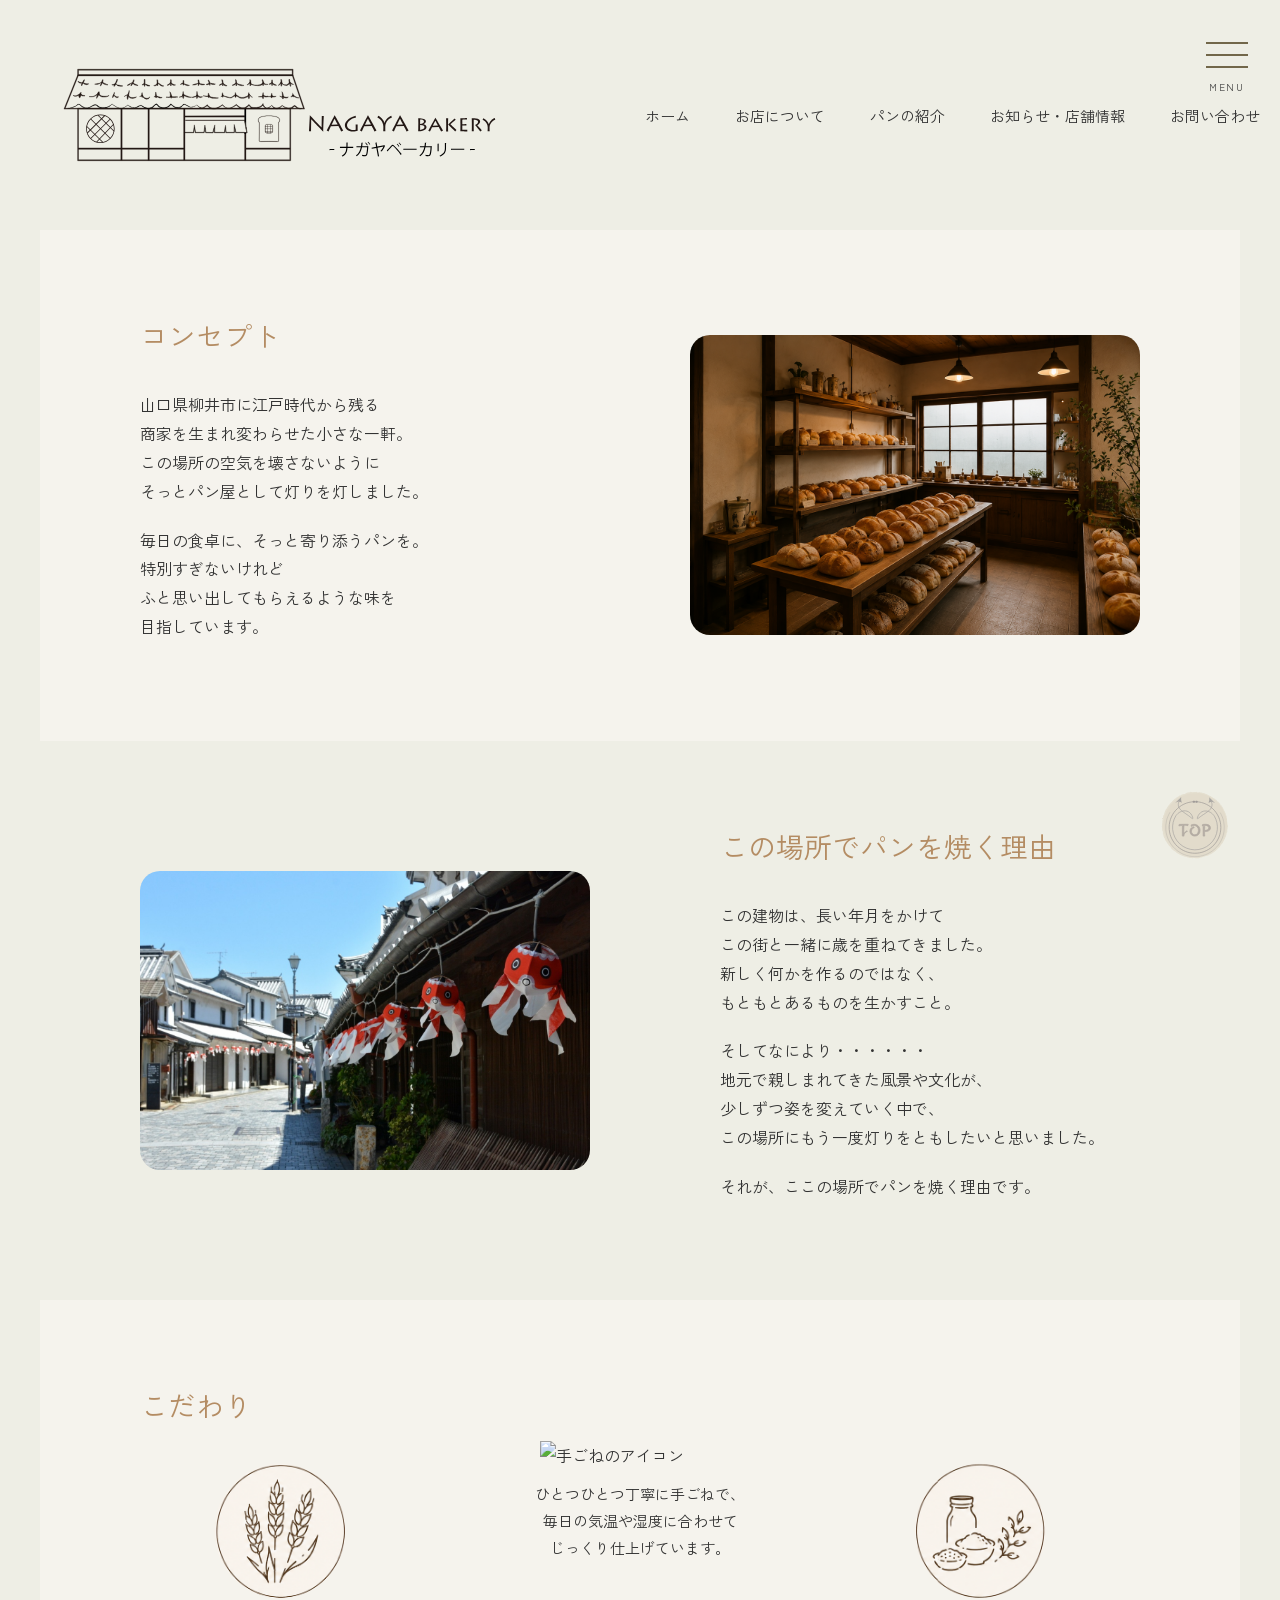
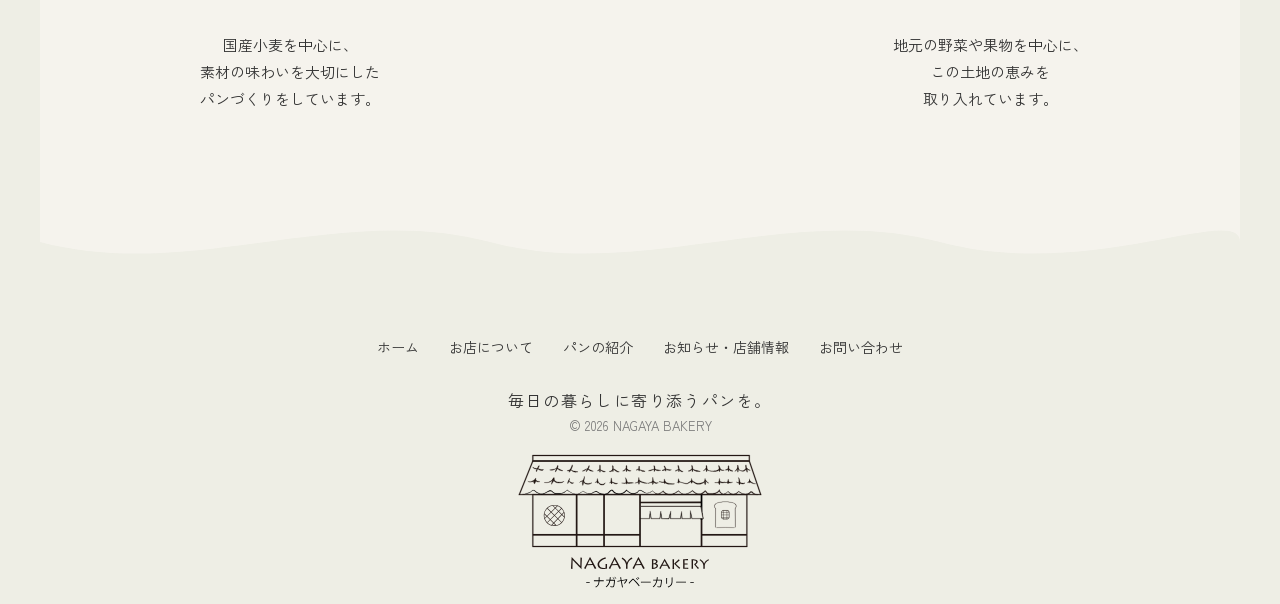
==== about.html @ ddfaed06 "Add files via upload" ====
<!DOCTYPE html>
<html lang="ja">
<head>
  <meta charset="UTF-8">
  <meta name="keywords" content="ナガヤベーカリー, 柳井市, 白壁の町並み, パン屋, お店について">
  <meta name="description" content="山口県柳井市の白壁の町並みにある、商家を生まれ変わらせた小さなパン屋、NAGAYA BAKERYのお店について。">
  <title>お店について | NAGAYA BAKERY</title>
  <link href="css/reset.css" rel="stylesheet">
  <link href="css/about.css" rel="stylesheet"> <!--css名変更-->
  <link href="hamburger/zdo_drawer_menu.css" rel="stylesheet">
  <link href="https://fonts.googleapis.com/css2?family=Zen+Kaku+Gothic+New:wght@400;500;700&display=swap" rel="stylesheet">
</head>

<body>
  <div id="wrapper">

    <header id="top">
      <div class="header_inner">
        <h1 class="logo">
          <a href="index.html">
            <img src="images/logo_yoko.svg" alt="NAGAYA BAKERY ナガヤベーカリー">
          </a>
        </h1>

        <nav>
          <ul>
            <li><a href="index.html">ホーム</a></li>
            <li><a href="about.html">お店について</a></li>
            <li><a href="pan.html">パンの紹介</a></li>
            <li><a href="news.html">お知らせ・店舗情報</a></li>
            <li><a href="support.html">お問い合わせ</a></li>
          </ul>
        </nav>
      </div>


<div class="zdo_drawer_menu">

		<div class="zdo_drawer_bg"></div>
		<button type="button" class="zdo_drawer_button">
			<span class="zdo_drawer_bar zdo_drawer_bar1"></span>
			<span class="zdo_drawer_bar zdo_drawer_bar2"></span>
			<span class="zdo_drawer_bar zdo_drawer_bar3"></span>
			<span class="zdo_drawer_menu_text zdo_drawer_text">MENU</span>
			<span class="zdo_drawer_close zdo_drawer_text">CLOSE</span>
		</button>
		<nav class="zdo_drawer_nav_wrapper">
			<ul class="zdo_drawer_nav">
				<li>
					<a href="index.html">
						ホーム</a>
				</li>
				<li>
					<a href="about.html">
						お店について
					</a>
				</li>
				<li>
					<a href="pan.html">
						パンの紹介
					</a>
				</li>
				<li>
					<a href="news.html">
						お知らせ・店舗情報
					</a>
				</li>
				<li>
					<a href="support.html">
						お問い合わせ
					</a>
				</li>
			</ul>
		</nav>
	</div>




    </header>

    <main id="about_page">

      <section class="about_section concept_section">
        <div class="about_text">
          <h2>コンセプト</h2>
          <p>山口県柳井市に江戸時代から残る<br>
            商家を生まれ変わらせた小さな一軒。<br>
            この場所の空気を壊さないように<br>
            そっとパン屋として灯りを灯しました。</p>
          <p>毎日の食卓に、そっと寄り添うパンを。<br>
            特別すぎないけれど<br>
            ふと思い出してもらえるような味を<br>
            目指しています。</p>
        </div>

        <figure class="about_img">
          <img src="images/tennai.png" alt="パンが並ぶナガヤベーカリーの店内">
        </figure>
      </section>

      <section class="about_section reason_section">
        <figure class="about_img">
          <img src="images/shirakabe.jpg" alt="柳井市の白壁の町並み">
        </figure>

        <div class="about_text">
          <h2>この場所でパンを焼く理由</h2>
          <p>この建物は、長い年月をかけて<br>
            この街と一緒に歳を重ねてきました。<br>
            新しく何かを作るのではなく、<br>
            もともとあるものを生かすこと。</p>
          <p>そしてなにより・・・・・・<br>
            地元で親しまれてきた風景や文化が、<br>
            少しずつ姿を変えていく中で、<br>
            この場所にもう一度灯りをともしたいと思いました。</p>
          <p>それが、ここの場所でパンを焼く理由です。</p>
        </div>
      </section>

      <section class="kodawari_section">
        <h2 class="kodawari_title">こだわり</h2>
        <div class="kodawari_wrap">
        <div class="kodawari_box">
          <figure>
            <img src="images/kodawari_01.svg" alt="小麦のアイコン">
          </figure>
          <p>国産小麦を中心に、<br>
            素材の味わいを大切にした<br>
            パンづくりをしています。</p>
        </div>

        <div class="kodawari_box">
          <figure>
            <img src="images/kodawari_02.svg" alt="手ごねのアイコン">
          </figure>
          <p>ひとつひとつ丁寧に手ごねで、<br>
            毎日の気温や湿度に合わせて<br>
            じっくり仕上げています。</p>
        </div>

        <div class="kodawari_box">
          <figure>
            <img src="images/kodawari_03.svg" alt="地元野菜や果物のアイコン">
          </figure>
          <p>地元の野菜や果物を中心に、<br>
            この土地の恵みを<br>
            取り入れています。</p>
        </div>
        </div>
      </section>
    </main>

<!--コピー-->
<div class="wave">
    <svg viewBox="0 0 1200 100" preserveAspectRatio="none">
    <path d="M0,50
      C150,90 300,10 450,50
      C600,90 750,10 900,50
      C1050,90 1200,10 1200,50
      L1200,100
      L0,100
      Z">
    </path>
    </svg>
</div>

<div class="footer_bottom">
  <nav class="footer_nav">
        <ul>
            <li><a href="index.html">ホーム</a></li>
            <li><a href="about.html">お店について</a></li>
            <li><a href="pan.html">パンの紹介</a></li>
            <li><a href="news.html">お知らせ・店舗情報</a></li>
            <li><a href="support.html">お問い合わせ</a></li>
        </ul>
    </nav>

    <p class="footer_copy">
        毎日の暮らしに寄り添うパンを。</p>

    <p class="copyright">
      &copy; 2026 NAGAYA BAKERY</p>

    <figure class="footer_logo">
      <a href="index.html">
      <img src="images/logo_tate.svg" alt="ナガヤベーカリーロゴ"></figure>

</div>
</footer>

<p class="pagetop"><a href="#top"><img src="top/top.svg" alt="トップへ戻る"></a></p>

<script src="top/jquery-1.11.1.min.js" type="text/javascript"></script>
<script src="top/hide-menu.js" type="text/javascript"></script>
<script src="top/pagetop.js" type="text/javascript"></script>

<script src="https://ajax.googleapis.com/ajax/libs/jquery/3.2.1/jquery.min.js"></script>
<script src="hamburger/zdo_drawer_menu.js"></script>


  </div>
</body>
</html>
---- css/about.css ----
@charset "UTF-8";

body {
    color: #333;
    background: #eeeee5;
    font-family: "Zen Kaku Gothic New", "Yu Gothic", "游ゴシック", sans-serif;
    line-height: 1.8;
}

img {
    max-width: 100%;
    height: auto;
    vertical-align: bottom;
}

a {
    text-decoration: none;
    color: #333;
}

#wrapper {
    width: 1200px;
    margin: 0 auto;
    background: #eeeee5;
}

header {
    background: #eeeee5;
}

.header_inner {
    display: flex;
    justify-content: space-between;
    align-items: center;
    width: 100%;
    padding: 40px 20px;
}

.logo img {
    width: 450px;
}

.header_inner nav ul {
  display: flex;
  gap: 45px;.
}

nav a {
    font-size: 15px;
}

nav a:hover {
  color: #a77b55;
}
/*　ここまでコピー　*/

.about_section {
    display: flex;
    justify-content: space-between;
    align-items: center;
    padding: 80px 100px;
}

.about_text {
    width: 42%;
}

.about_img {
    width: 45%;
    border-radius: 20px;
}

.about_img img {
    border-radius: 20px;
}

.about_text h2 {
    margin-bottom: 30px;
    color: #b48c63;
    font-size: 28px;
    font-weight: normal;
}

.about_text p {
    margin-bottom: 20px;
}

.concept_section {
    background: #f5f3ed;
}

.reason_section {
    background: #eeeee5;
}

.kodawari_section {
    padding: 80px 100px 0;
    background: #f5f3ed;
}

.kodawari_title {
    width: 42%;
    color: #b48c63;
    font-size: 28px;
    font-weight: normal;
    text-align: left;
    margin-bottom: 10px;
}

.kodawari_wrap {
    display: flex;
    justify-content: space-between;
}

.kodawari_box {
    width: 30%;
    align-items: center;
}

.kodawari_box figure {
    width: 100%;
    margin-bottom: 10px;
    margin-left: 50px;
}

.kodawari_box img {
    width: 60%;
}

.kodawari_box p {
    font-size: 15px;
    text-align: center;
    margin-bottom: 80px;
}
/* コピー　*/
.wave {
    height:80px;
    overflow:hidden;
    line-height:0;
    background: #f5f3ed; /* 波線 コンテンツと同じ色　*/
}

.wave path {
    fill:#eeeee5; /* 波線 フッターと同じ色　*/
}

.footer_bottom {
margin-top: 60px;
text-align: center;
}

.footer_nav ul {
display: flex;
justify-content: center;
gap: 30px;
margin-bottom: 25px;
}

.footer_nav a {
font-size: 14px;
}

.footer_copy {
font-size: 16px;
letter-spacing: 0.1em;
}

.copyright {
font-size: 13px;
color: #777;
}

.footer_logo {
  width: 250px;
  margin-top: 0;
  margin-left: auto;  
  margin-right: auto;
}


.pagetop {
    display: none;
    position: fixed;
    bottom: 30px;
    right: 40px;
    z-index: 1;
}
.pagetop a {
	display: block;
//	background-color: rgba(241, 213, 160, 0.7);
	text-align: center;
//	color: #FFF;
	font-size: 12px;
	text-decoration: none;
	padding: 10px 10px;
	border-radius: 10px;
}
 
.pagetop a:hover {
	display: block;
//	background-color: rgba(99, 53, 16, 0.7);
	text-align: center;
//	color: #FFE6D9;
	font-size: 12px;
	text-decoration: none;
	padding:10px 10px;
}

.pagetop img {
  width: 70px;
}
---- hamburger/zdo_drawer_menu.css ----
@charset "UTF-8";

/*
Zarigani Design Office Drawer Menu
Copyright 2018 Zarigani Design Office

Permission is hereby granted, free of charge, to any person obtaining a copy of this software and associated documentation files (the "Software"), to deal in the Software without restriction, including without limitation the rights to use, copy, modify, merge, publish, distribute, sublicense, and/or sell copies of the Software, and to permit persons to whom the Software is furnished to do so, subject to the following conditions:

The above copyright notice and this permission notice shall be included in all copies or substantial portions of the Software.

THE SOFTWARE IS PROVIDED "AS IS", WITHOUT WARRANTY OF ANY KIND, EXPRESS OR IMPLIED, INCLUDING BUT NOT LIMITED TO THE WARRANTIES OF MERCHANTABILITY, FITNESS FOR A PARTICULAR PURPOSE AND NONINFRINGEMENT. IN NO EVENT SHALL THE AUTHORS OR COPYRIGHT HOLDERS BE LIABLE FOR ANY CLAIM, DAMAGES OR OTHER LIABILITY, WHETHER IN AN ACTION OF CONTRACT, TORT OR OTHERWISE, ARISING FROM, OUT OF OR IN CONNECTION WITH THE SOFTWARE OR THE USE OR OTHER DEALINGS IN THE SOFTWARE.
*/
.zdo_drawer_menu * {
  margin: 0;
  padding: 0;
  outline: none;
  border: none;
  font: inherit;
  font-family: inherit;
  font-size: 100%;
  font-style: inherit;
  font-weight: inherit;
  -webkit-appearance: none;
  -moz-appearance: none;
  appearance: none;
  text-align: left;
  text-decoration: none;
  list-style: none;
}

.zdo_drawer_menu a {
  color: inherit;
  text-decoration: none;
}

.zdo_drawer_menu a:visited {
  color: inherit;
}

.zdo_drawer_menu a:hover {
  color: #a77b55;
}



.zdo_drawer_menu .zdo_drawer_bg {
  width: 100%;
  height: 100%;
  position: fixed;
  z-index: 999;
  background-color: rgba(51, 51, 51, 0.5);
  display: none;
  top: 0;
  left: 0;
}

.zdo_drawer_menu .zdo_drawer_button {
  display: block;
  background: none;
  border: none;
  padding: 0;
  width: 42px;
  letter-spacing: 0.1em;
  cursor: pointer;
  position: fixed;
  top: 32px;
  right: 32px;
  z-index: 1001;
  text-align: center;
  outline: none;
}

.zdo_drawer_menu .zdo_drawer_button.active .zdo_drawer_bar {
  width: 49px;
}

.zdo_drawer_menu .zdo_drawer_button.active .zdo_drawer_bar1 {
  transform: rotate(30deg);
}

.zdo_drawer_menu .zdo_drawer_button.active .zdo_drawer_bar2 {
  opacity: 0;
}

.zdo_drawer_menu .zdo_drawer_button.active .zdo_drawer_bar3 {
  transform: rotate(-30deg);
}

.zdo_drawer_menu .zdo_drawer_button.active .zdo_drawer_menu_text {
  display: none;
}

.zdo_drawer_menu .zdo_drawer_button.active .zdo_drawer_close {
  display: block;
}

.zdo_drawer_menu .zdo_drawer_bar {
  display: block;
  height: 2px;
  margin: 10px 0;
  transition: all .5s;
  transform-origin: 0 0;
}

.zdo_drawer_menu .zdo_drawer_text {
  text-align: center;
  font-size: 10px;
}

.zdo_drawer_menu .zdo_drawer_close {
  letter-spacing: 0.08em;
  display: none;
}

.zdo_drawer_menu .zdo_drawer_menu_text {
  display: block;
}

.zdo_drawer_menu .zdo_drawer_nav_wrapper {
  width: 312px;
  height: 100%;
  transition: all 0.5s;
  transform: translate(312px);
  position: fixed;
  top: 0;
  right: 0;
  z-index: 1000;
  background-color: #eeeee5;
}

.zdo_drawer_menu .zdo_drawer_nav_wrapper.open {
  transform: translate(0);
}

.zdo_drawer_menu.left .zdo_drawer_button {
  right: auto;
  left: 32px;
}

.zdo_drawer_menu.left .zdo_drawer_nav_wrapper {
  transform: translate(-312px);
  right: auto;
  left: 0;
}

.zdo_drawer_menu.left .zdo_drawer_nav_wrapper.open {
  transform: translate(0);
}

/*+++ Default Navigation CSS +++*/
.zdo_drawer_menu .zdo_drawer_nav {
  padding: 112px 24px;
}

.zdo_drawer_menu .zdo_drawer_nav li {
  font-size: 16px;
  margin-bottom: 15px;
}


/*+++ Default Button Color +++*/
.zdo_drawer_menu .zdo_drawer_button {
  color: #333;
}

.zdo_drawer_menu .zdo_drawer_button .zdo_drawer_bar {
  background-color: #72674a;
}
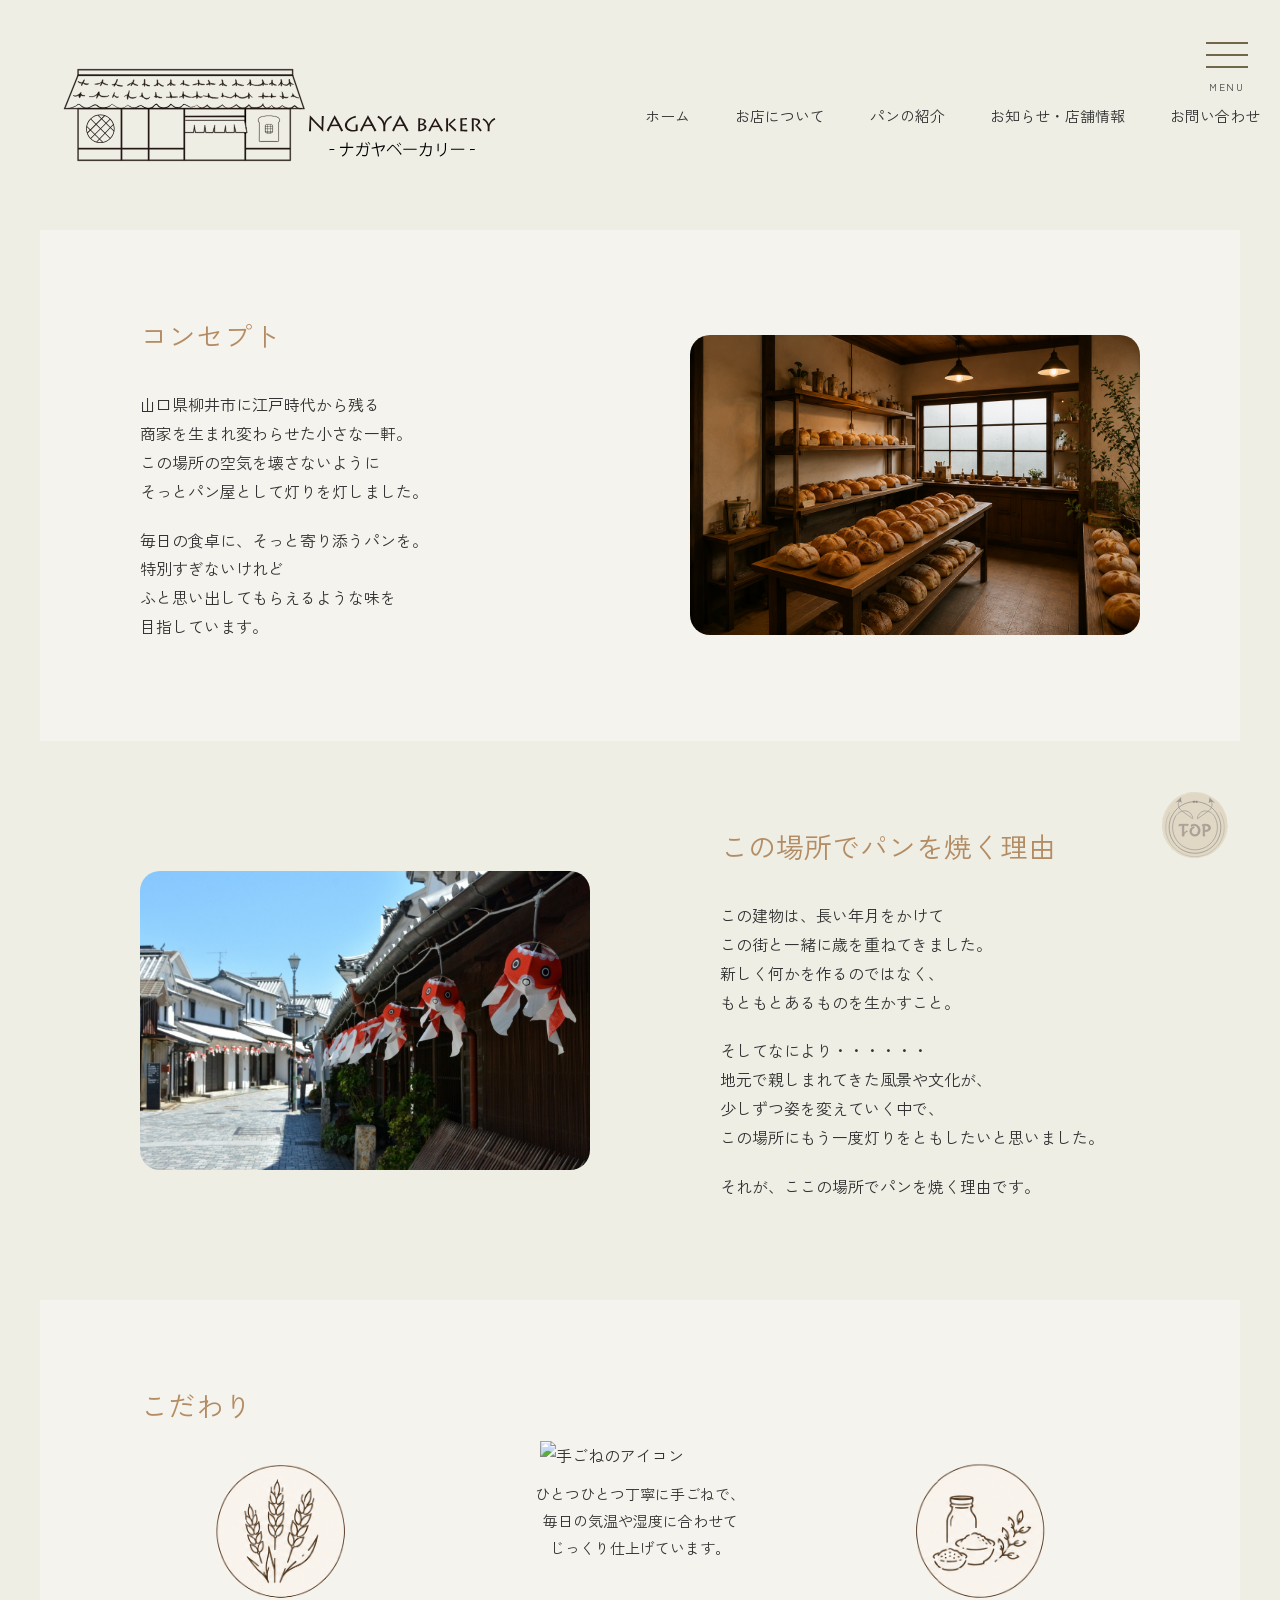
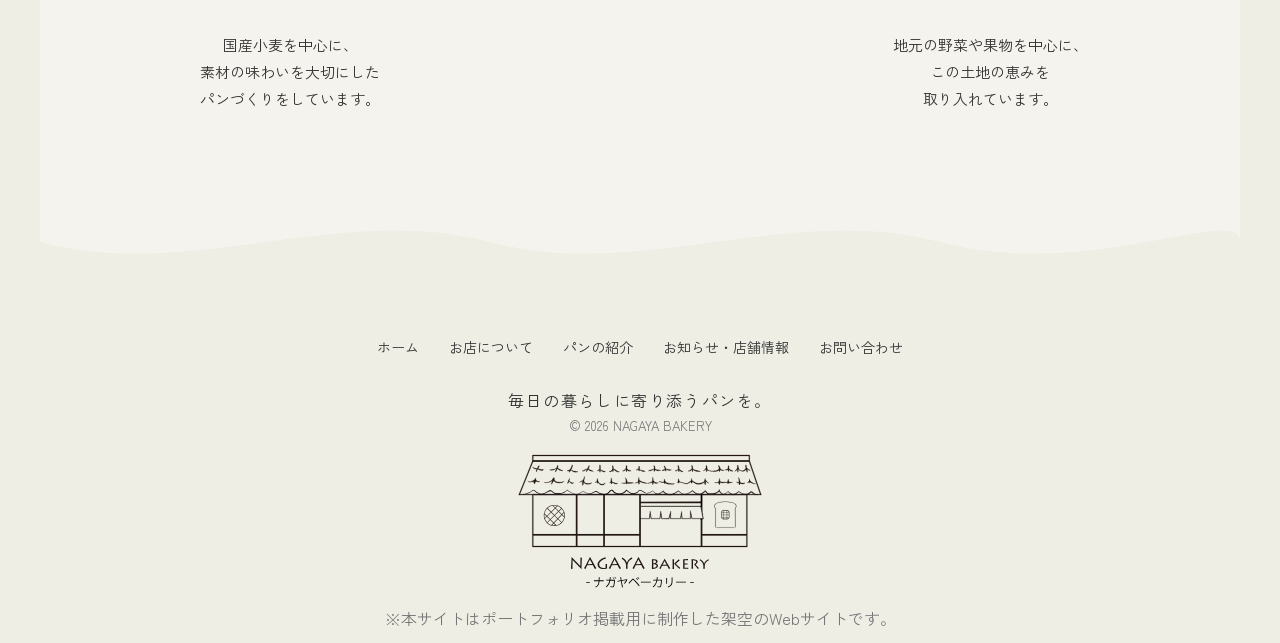
==== commit 48a94f20: "Update about.html" ====
--- a/about.html
+++ b/about.html
@@ -186,6 +186,9 @@
       <a href="index.html">
       <img src="images/logo_tate.svg" alt="ナガヤベーカリーロゴ"></figure>
 
+		    <p class="fiction-note">
+    ※本サイトはポートフォリオ掲載用に制作した架空のWebサイトです。</p>
+
 </div>
 </footer>
 
@@ -201,4 +204,4 @@
 
   </div>
 </body>
-</html>+</html>
--- a/css/about.css
+++ b/css/about.css
@@ -177,6 +177,13 @@
   margin-right: auto;
 }
 
+.fiction-note {
+  font-size: 16px;
+  color: #777;
+  text-align: center;
+  margin-bottom: 10px;
+}
+	
 
 .pagetop {
     display: none;
@@ -208,4 +215,4 @@
 
 .pagetop img {
   width: 70px;
-}+}
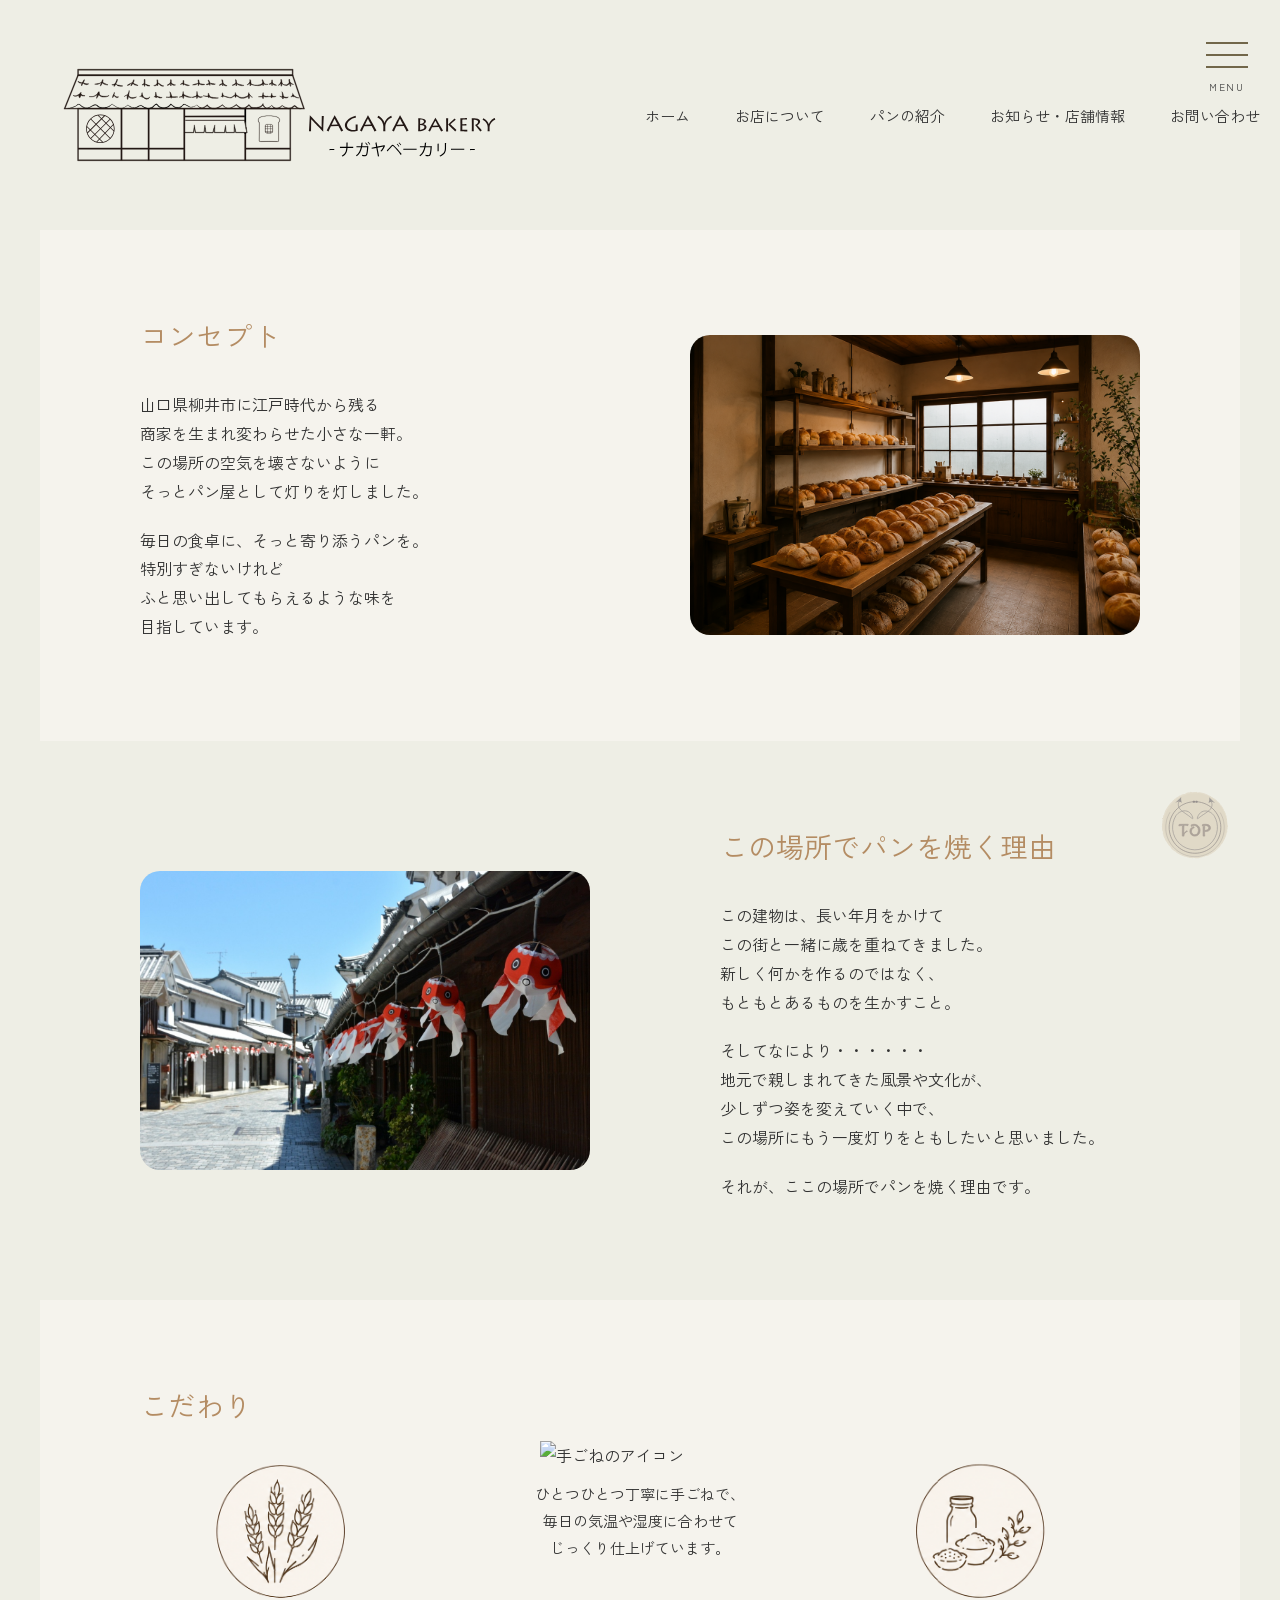
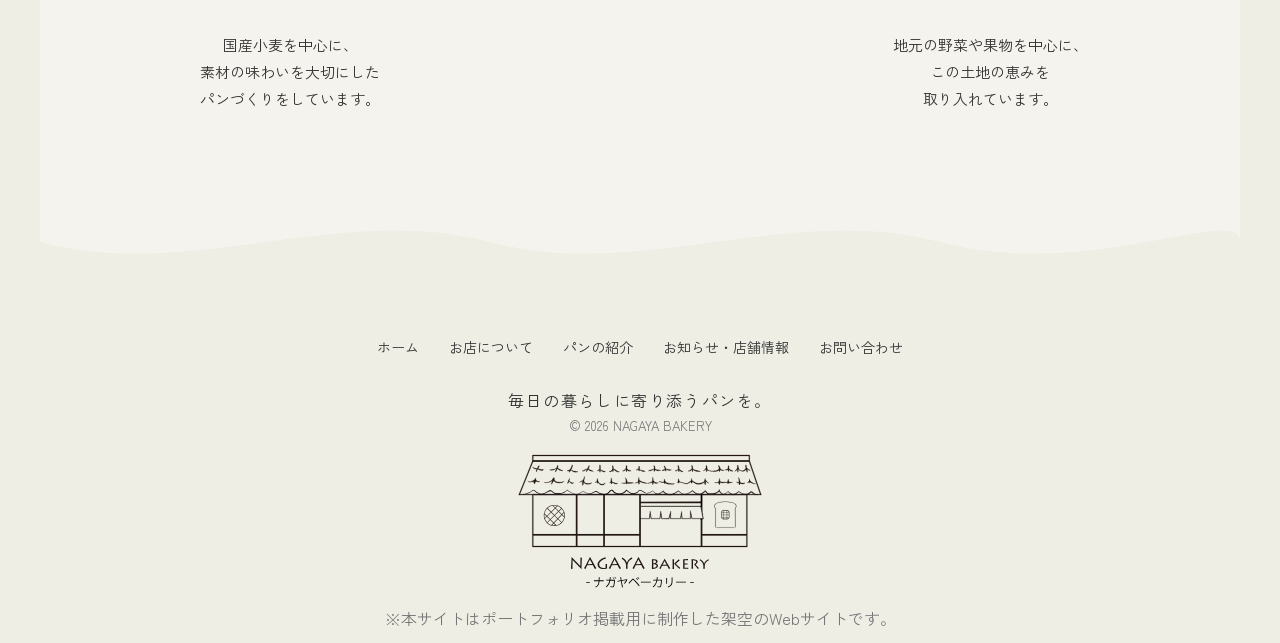
==== commit 0d478093: "Update about.html" ====
--- a/about.html
+++ b/about.html
@@ -186,7 +186,7 @@
       <a href="index.html">
       <img src="images/logo_tate.svg" alt="ナガヤベーカリーロゴ"></figure>
 
-		    <p class="fiction-note">
+	<p class="fiction-note">
     ※本サイトはポートフォリオ掲載用に制作した架空のWebサイトです。</p>
 
 </div>
